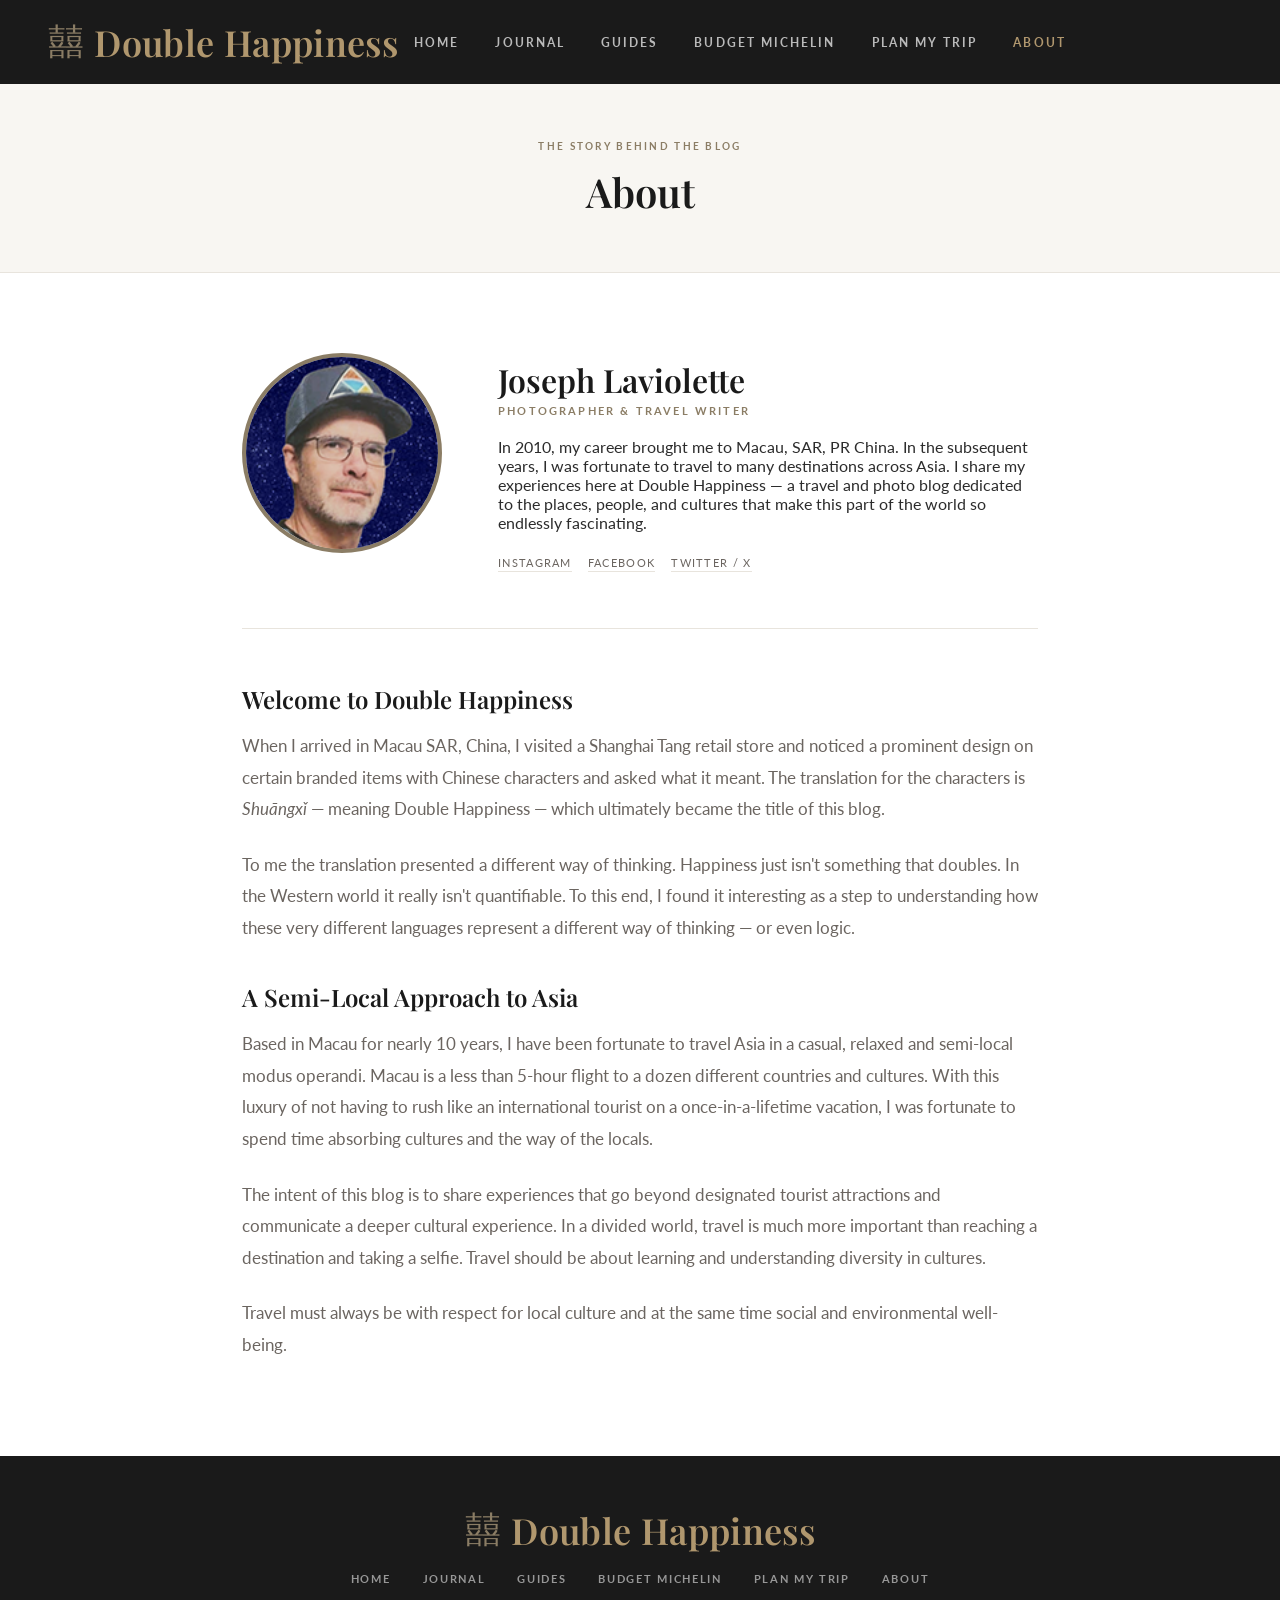
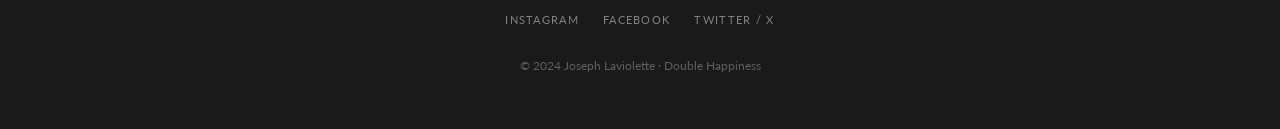
==== about.html @ 0dd3d12e "Transform site: navigation, journal, guides, Michelin finder, itinerary engine - Rename blog.html → " ====
<!DOCTYPE html>
<html lang="en">
<head>
  <meta charset="UTF-8">
  <meta name="viewport" content="width=device-width, initial-scale=1.0">
  <title>About – Double Happiness</title>
  <meta name="description" content="About Joseph Laviolette — photographer and writer behind Double Happiness, an Asia travel blog and photo gallery.">
  <link rel="canonical" href="https://doublehappiness.life/about.html">
  <link rel="preconnect" href="https://fonts.googleapis.com">
  <link rel="preconnect" href="https://fonts.gstatic.com" crossorigin>
  <link href="https://fonts.googleapis.com/css2?family=Playfair+Display:ital,wght@0,400;0,600;1,400&family=Lato:wght@300;400;700&display=swap" rel="stylesheet">
  <link rel="stylesheet" href="css/styles.css">
</head>
<body>

  <!-- Page Header -->
  <header class="page-header">
    <a href="index.html" class="logo">
      <span class="logo-char">囍</span>
      <span class="logo-text">
        <span class="logo-name">Double Happiness</span>
        <span class="logo-tagline">Asia Travel Blog & Gallery</span>
      </span>
    </a>

    <nav class="page-nav" aria-label="Primary navigation">
      <a href="index.html">Home</a>
      <a href="journal.html">Journal</a>
      <a href="guides.html">Guides</a>
      <a href="michelin.html">Budget Michelin</a>
      <a href="plan.html">Plan My Trip</a>
      <a href="about.html" class="active">About</a>
    </nav>

    <div></div>
  </header>

  <!-- Page Title Banner -->
  <div class="page-banner">
    <span class="section-label">The Story Behind the Blog</span>
    <h1>About</h1>
  </div>

  <!-- About Content -->
  <main>
    <div class="about-content">

      <!-- Author intro block -->
      <div class="about-intro">
        <div class="author-photo-wrap">
          <img
            class="author-photo"
            src="images/joe-crypt.png"
            alt="Joseph Laviolette"
          >
        </div>
        <div class="author-info">
          <h2 class="author-name">Joseph Laviolette</h2>
          <p class="author-role">Photographer &amp; Travel Writer</p>
          <p>In 2010, my career brought me to Macau, SAR, PR China. In the subsequent years, I was fortunate to travel to many destinations across Asia. I share my experiences here at Double Happiness — a travel and photo blog dedicated to the places, people, and cultures that make this part of the world so endlessly fascinating.</p>
          <div class="author-social">
            <a href="https://www.instagram.com/" target="_blank" rel="noopener">Instagram</a>
            <a href="https://www.facebook.com/" target="_blank" rel="noopener">Facebook</a>
            <a href="https://twitter.com/" target="_blank" rel="noopener">Twitter / X</a>
          </div>
        </div>
      </div>

      <!-- Full bio -->
      <div class="about-body">
        <h3>Welcome to Double Happiness</h3>
        <p>
          When I arrived in Macau SAR, China, I visited a Shanghai Tang retail store and noticed a prominent design on certain branded items with Chinese characters and asked what it meant. The translation for the characters is <em>Shuāngxǐ</em> — meaning Double Happiness — which ultimately became the title of this blog.
        </p>
        <p>
          To me the translation presented a different way of thinking. Happiness just isn't something that doubles. In the Western world it really isn't quantifiable. To this end, I found it interesting as a step to understanding how these very different languages represent a different way of thinking — or even logic.
        </p>

        <h3>A Semi-Local Approach to Asia</h3>
        <p>
          Based in Macau for nearly 10 years, I have been fortunate to travel Asia in a casual, relaxed and semi-local modus operandi. Macau is a less than 5-hour flight to a dozen different countries and cultures. With this luxury of not having to rush like an international tourist on a once-in-a-lifetime vacation, I was fortunate to spend time absorbing cultures and the way of the locals.
        </p>
        <p>
          The intent of this blog is to share experiences that go beyond designated tourist attractions and communicate a deeper cultural experience. In a divided world, travel is much more important than reaching a destination and taking a selfie. Travel should be about learning and understanding diversity in cultures.
        </p>
        <p>
          Travel must always be with respect for local culture and at the same time social and environmental well-being.
        </p>
      </div>

    </div>
  </main>

  <!-- Footer -->
  <footer>
    <a href="index.html" class="footer-logo logo">
      <span class="logo-char">囍</span>
      <span class="logo-text">
        <span class="logo-name">Double Happiness</span>
        <span class="logo-tagline">Asia Travel Blog & Gallery</span>
      </span>
    </a>

    <nav class="footer-nav" aria-label="Footer navigation">
      <a href="index.html">Home</a>
      <a href="journal.html">Journal</a>
      <a href="guides.html">Guides</a>
      <a href="michelin.html">Budget Michelin</a>
      <a href="plan.html">Plan My Trip</a>
      <a href="about.html">About</a>
    </nav>

    <div class="footer-social">
      <a href="https://www.instagram.com/" target="_blank" rel="noopener">Instagram</a>
      <a href="https://www.facebook.com/" target="_blank" rel="noopener">Facebook</a>
      <a href="https://twitter.com/" target="_blank" rel="noopener">Twitter / X</a>
    </div>

    <p class="footer-copy">&copy; 2024 Joseph Laviolette · Double Happiness</p>
  </footer>

</body>
</html>
---- css/styles.css ----
/* ===========================
   Double Happiness – styles.css
   =========================== */

*, *::before, *::after { box-sizing: border-box; margin: 0; padding: 0; }

html { font-size: 16px; scroll-behavior: smooth; }

body {
  font-family: 'Lato', sans-serif;
  color: #2c2c2c;
  background: #fff;
  -webkit-font-smoothing: antialiased;
}

:root {
  --gold: #8b7d65;
  --gold-light: #b0976e;
  --dark: #1a1a1a;
  --text: #2c2c2c;
  --text-light: #6b6560;
  --bg-light: #f8f6f2;
  --border: #e8e4dd;
  --white: #fff;
}

img { display: block; max-width: 100%; }
a { color: inherit; }

/* ── Typography ── */
h1, h2, h3, h4 { font-family: 'Playfair Display', serif; font-weight: 600; line-height: 1.2; }


/* ══════════════════════════════
   LOGO
══════════════════════════════ */
.logo {
  display: flex;
  align-items: center;
  gap: 0.65rem;
  text-decoration: none;
  flex-shrink: 0;
}

.logo-char {
  font-size: 2.25rem;
  color: var(--gold);
  line-height: 1;
  font-family: serif;
}

.logo-text {
  display: flex;
  flex-direction: column;
}

.logo-name {
  font-family: 'Playfair Display', serif;
  font-size: 2.25rem;
  font-weight: 600;
  color: #fff;
  letter-spacing: 0.01em;
  line-height: 1;
  white-space: nowrap;
}

.logo-tagline {
  display: none;
}


/* ══════════════════════════════
   HERO (HOME PAGE)
══════════════════════════════ */
.hero {
  position: relative;
  min-height: 88vh;
  background-image: url('../images/phnom-penh-9-of-10-scaled.jpg');
  background-size: cover;
  background-position: center 45%;
  display: flex;
  flex-direction: column;
}

.hero::before {
  content: '';
  position: absolute;
  inset: 0;
  background: linear-gradient(
    to bottom,
    rgba(0,0,0,0.58) 0%,
    rgba(0,0,0,0.12) 55%,
    rgba(0,0,0,0.5) 100%
  );
  pointer-events: none;
}

/* Header bar inside hero */
.hero-header {
  position: relative;
  z-index: 10;
  display: grid;
  grid-template-columns: 1fr auto 1fr;
  align-items: center;
  padding: 1.75rem 3rem;
  gap: 1rem;
}

.hero-nav {
  display: flex;
  gap: 2.25rem;
  justify-content: center;
}

.hero-nav a {
  color: rgba(255,255,255,0.88);
  text-decoration: none;
  font-size: 0.72rem;
  letter-spacing: 0.18em;
  text-transform: uppercase;
  font-weight: 700;
  transition: color 0.2s;
}

.hero-nav a:hover,
.hero-nav a.active { color: var(--gold-light); }

/* Bottom text block in hero */
.hero-body {
  position: relative;
  z-index: 10;
  flex: 1;
  display: flex;
  align-items: flex-start;
  justify-content: flex-end;
  padding: 3.5rem 3.5rem 0;
}

.hero-label {
  font-size: 0.68rem;
  letter-spacing: 0.22em;
  text-transform: uppercase;
  color: var(--gold-light);
  font-weight: 700;
  margin-bottom: 0.6rem;
}

.hero-title {
  font-family: 'Playfair Display', serif;
  font-size: clamp(2rem, 4.5vw, 3.25rem);
  color: #fff;
  line-height: 1.2;
  max-width: 540px;
  font-weight: 600;
  text-shadow: 0 2px 12px rgba(0,0,0,0.25);
}

.hero-desc {
  margin-top: 1rem;
  font-size: 1rem;
  color: rgba(255,255,255,0.8);
  line-height: 1.7;
  max-width: 480px;
}

/* Scroll cue */
.scroll-cue {
  position: absolute;
  bottom: 1.75rem;
  left: 50%;
  transform: translateX(-50%);
  z-index: 10;
  display: flex;
  flex-direction: column;
  align-items: center;
  gap: 0.4rem;
  color: rgba(255,255,255,0.5);
  font-size: 0.6rem;
  letter-spacing: 0.15em;
  text-transform: uppercase;
}

.scroll-cue::after {
  content: '';
  display: block;
  width: 1px;
  height: 36px;
  background: rgba(255,255,255,0.35);
}


/* ══════════════════════════════
   STICKY NAV (scrolled state)
══════════════════════════════ */
.sticky-nav {
  position: fixed;
  top: 0;
  left: 0;
  right: 0;
  z-index: 100;
  background: rgba(20,18,16,0.96);
  backdrop-filter: blur(8px);
  display: grid;
  grid-template-columns: 1fr auto 1fr;
  align-items: center;
  padding: 1rem 3rem;
  gap: 1rem;
  transform: translateY(-100%);
  transition: transform 0.3s ease;
}

.sticky-nav.visible { transform: translateY(0); }

.sticky-nav .logo-name { color: var(--gold-light); }
.sticky-nav .logo-tagline { color: rgba(255,255,255,0.45); }

.sticky-nav .hero-nav a { color: rgba(255,255,255,0.75); }
.sticky-nav .hero-nav a:hover { color: var(--gold-light); }


/* ══════════════════════════════
   INTRO SECTION
══════════════════════════════ */
.intro {
  background: var(--bg-light);
  padding: 6rem 3rem;
  text-align: center;
}

.intro-inner { max-width: 680px; margin: 0 auto; }

.section-label {
  display: block;
  font-size: 0.65rem;
  letter-spacing: 0.22em;
  text-transform: uppercase;
  color: var(--gold);
  font-weight: 700;
  margin-bottom: 1rem;
}

.intro h2 {
  font-size: 2rem;
  color: var(--dark);
  margin-bottom: 1.5rem;
}

.intro p {
  font-size: 1.05rem;
  line-height: 1.85;
  color: var(--text-light);
  margin-bottom: 1rem;
}

.intro p:last-child { margin-bottom: 0; }

.divider {
  width: 48px;
  height: 2px;
  background: var(--gold);
  margin: 2rem auto;
}


/* ══════════════════════════════
   BLOG GRID
══════════════════════════════ */
.blog-section {
  padding: 5rem 3rem;
  background: #fff;
}

.section-header {
  text-align: center;
  margin-bottom: 3rem;
}

.section-header h2 { font-size: 2rem; color: var(--dark); }

.posts-grid {
  display: grid;
  grid-template-columns: repeat(3, 1fr);
  gap: 2rem;
  max-width: 1200px;
  margin: 0 auto;
}

.post-card {
  border-radius: 3px;
  overflow: hidden;
  box-shadow: 0 2px 14px rgba(0,0,0,0.07);
  transition: transform 0.25s ease, box-shadow 0.25s ease;
  background: #fff;
  display: flex;
  flex-direction: column;
}

.post-card:hover {
  transform: translateY(-5px);
  box-shadow: 0 10px 28px rgba(0,0,0,0.12);
}

.post-card-img {
  position: relative;
  overflow: hidden;
  height: 210px;
}

.post-card-img img {
  width: 100%;
  height: 100%;
  object-fit: cover;
  transition: transform 0.4s ease;
}

.post-card:hover .post-card-img img { transform: scale(1.04); }

.post-tag {
  position: absolute;
  top: 0.85rem;
  left: 0.85rem;
  display: inline-block;
  font-size: 0.6rem;
  letter-spacing: 0.12em;
  text-transform: uppercase;
  font-weight: 700;
  color: #fff;
  background: var(--gold);
  padding: 0.25rem 0.6rem;
  border-radius: 2px;
}

.post-card-body {
  padding: 1.25rem 1.5rem 1.75rem;
  flex: 1;
  display: flex;
  flex-direction: column;
}

.post-meta {
  font-size: 0.7rem;
  color: var(--text-light);
  letter-spacing: 0.06em;
  margin-bottom: 0.6rem;
}

.post-card h3 {
  font-size: 1.1rem;
  line-height: 1.4;
  margin-bottom: 0.75rem;
  color: var(--dark);
}

.post-card h3 a {
  text-decoration: none;
  transition: color 0.2s;
}

.post-card h3 a:hover { color: var(--gold); }

.post-excerpt {
  font-size: 0.875rem;
  color: var(--text-light);
  line-height: 1.65;
  flex: 1;
  margin-bottom: 1.1rem;
}

.read-more {
  display: inline-flex;
  align-items: center;
  gap: 0.4rem;
  font-size: 0.7rem;
  letter-spacing: 0.12em;
  text-transform: uppercase;
  font-weight: 700;
  color: var(--gold);
  text-decoration: none;
  transition: gap 0.2s, color 0.2s;
}

.read-more::after { content: '→'; }
.read-more:hover { gap: 0.65rem; color: var(--gold-light); }

/* View all link */
.view-all-wrap { text-align: center; margin-top: 3rem; }

.btn-outline {
  display: inline-block;
  padding: 0.85rem 2.5rem;
  border: 1px solid var(--gold);
  color: var(--gold);
  font-size: 0.72rem;
  letter-spacing: 0.18em;
  text-transform: uppercase;
  font-weight: 700;
  text-decoration: none;
  border-radius: 2px;
  transition: background 0.2s, color 0.2s;
}

.btn-outline:hover {
  background: var(--gold);
  color: #fff;
}


/* ══════════════════════════════
   FOOTER
══════════════════════════════ */
footer {
  background: var(--dark);
  padding: 3.5rem 3rem;
  text-align: center;
}

.footer-logo {
  display: inline-flex;
  align-items: center;
  gap: 0.65rem;
  margin-bottom: 1.5rem;
  text-decoration: none;
}

.footer-logo .logo-name { color: var(--gold-light); }
.footer-logo .logo-tagline { color: rgba(255,255,255,0.45); }
.footer-logo .logo-char { color: var(--gold); }

.footer-nav {
  display: flex;
  gap: 2rem;
  justify-content: center;
  margin-bottom: 1.75rem;
}

.footer-nav a {
  color: rgba(255,255,255,0.55);
  text-decoration: none;
  font-size: 0.7rem;
  letter-spacing: 0.15em;
  text-transform: uppercase;
  font-weight: 700;
  transition: color 0.2s;
}

.footer-nav a:hover { color: var(--gold-light); }

.footer-social {
  display: flex;
  gap: 1.5rem;
  justify-content: center;
  margin-bottom: 2rem;
}

.footer-social a {
  color: rgba(255,255,255,0.45);
  text-decoration: none;
  font-size: 0.68rem;
  letter-spacing: 0.12em;
  text-transform: uppercase;
  transition: color 0.2s;
}

.footer-social a:hover { color: var(--gold-light); }

.footer-copy {
  font-size: 0.75rem;
  color: rgba(255,255,255,0.3);
}


/* ══════════════════════════════
   PAGE HEADER (non-hero pages)
══════════════════════════════ */
.page-header {
  background: var(--dark);
  display: grid;
  grid-template-columns: 1fr auto 1fr;
  align-items: center;
  padding: 1.5rem 3rem;
  gap: 1rem;
}

.page-header .logo-name { color: var(--gold-light); }
.page-header .logo-tagline { color: rgba(255,255,255,0.45); }

.page-nav {
  display: flex;
  gap: 2.25rem;
  justify-content: center;
}

.page-nav a {
  color: rgba(255,255,255,0.7);
  text-decoration: none;
  font-size: 0.72rem;
  letter-spacing: 0.18em;
  text-transform: uppercase;
  font-weight: 700;
  transition: color 0.2s;
}

.page-nav a:hover,
.page-nav a.active { color: var(--gold-light); }

/* Page title banner */
.page-banner {
  background: var(--bg-light);
  border-bottom: 1px solid var(--border);
  padding: 3.5rem 3rem 3rem;
  text-align: center;
}

.page-banner h1 {
  font-size: 2.5rem;
  color: var(--dark);
  margin-bottom: 0.5rem;
}

.page-banner p {
  color: var(--text-light);
  font-size: 0.95rem;
}


/* ══════════════════════════════
   ABOUT PAGE
══════════════════════════════ */
.about-content {
  max-width: 860px;
  margin: 0 auto;
  padding: 5rem 2rem 6rem;
}

.about-intro {
  display: flex;
  gap: 3.5rem;
  align-items: flex-start;
  margin-bottom: 3.5rem;
  padding-bottom: 3.5rem;
  border-bottom: 1px solid var(--border);
}

.author-photo-wrap { flex-shrink: 0; }

.author-photo {
  width: 200px;
  height: 200px;
  border-radius: 50%;
  object-fit: cover;
  border: 4px solid var(--gold);
}

.author-info { padding-top: 0.5rem; }

.author-name {
  font-size: 2rem;
  color: var(--dark);
  margin-bottom: 0.3rem;
}

.author-role {
  font-size: 0.68rem;
  letter-spacing: 0.2em;
  text-transform: uppercase;
  color: var(--gold);
  font-weight: 700;
  margin-bottom: 1.25rem;
}

.author-social {
  display: flex;
  gap: 1rem;
  margin-top: 1.5rem;
}

.author-social a {
  font-size: 0.68rem;
  letter-spacing: 0.12em;
  text-transform: uppercase;
  color: var(--text-light);
  text-decoration: none;
  border-bottom: 1px solid var(--border);
  padding-bottom: 2px;
  transition: color 0.2s, border-color 0.2s;
}

.author-social a:hover {
  color: var(--gold);
  border-color: var(--gold);
}

.about-body p {
  font-size: 1.05rem;
  line-height: 1.88;
  color: var(--text-light);
  margin-bottom: 1.5rem;
}

.about-body p:last-child { margin-bottom: 0; }

.about-body h3 {
  font-size: 1.5rem;
  color: var(--dark);
  margin: 2.5rem 0 1rem;
}


/* ══════════════════════════════
   BLOG LISTING PAGE
══════════════════════════════ */
.blog-listing {
  max-width: 1200px;
  margin: 0 auto;
  padding: 4rem 3rem 6rem;
}


/* ══════════════════════════════
   POST PAGE
══════════════════════════════ */

.post-cover {
  width: 100%;
  height: auto;
  display: block;
}

.post-header {
  max-width: 780px;
  margin: 3rem auto 0;
  padding: 0 2rem;
  text-align: center;
}

.post-category {
  display: inline-block;
  font-size: 0.65rem;
  letter-spacing: 0.2em;
  text-transform: uppercase;
  font-weight: 700;
  color: var(--gold);
  margin-bottom: 0.85rem;
}

.post-title {
  font-size: clamp(1.75rem, 4vw, 2.75rem);
  color: var(--dark);
  line-height: 1.2;
  margin-bottom: 0.85rem;
}

.post-date {
  font-size: 0.78rem;
  color: var(--text-light);
  letter-spacing: 0.06em;
}

.post-rule {
  width: 48px;
  height: 2px;
  background: var(--gold);
  margin: 2rem auto;
}

.post-body {
  max-width: 700px;
  margin: 0 auto;
  padding: 0 2rem 6rem;
}

.post-body p {
  font-size: 1.08rem;
  line-height: 1.9;
  color: var(--text-light);
  margin-bottom: 1.5rem;
}

.post-body p:last-child { margin-bottom: 0; }

/* Post navigation (prev/next) */
.post-nav {
  border-top: 1px solid var(--border);
  max-width: 780px;
  margin: 0 auto;
  padding: 2.5rem 2rem 5rem;
  display: grid;
  grid-template-columns: 1fr 1fr;
  gap: 2rem;
}

.post-nav-item { display: flex; flex-direction: column; gap: 0.4rem; }
.post-nav-item.next { text-align: right; }

.post-nav-label {
  font-size: 0.62rem;
  letter-spacing: 0.18em;
  text-transform: uppercase;
  color: var(--text-light);
  font-weight: 700;
}

.post-nav-title {
  font-family: 'Playfair Display', serif;
  font-size: 0.95rem;
  color: var(--dark);
  text-decoration: none;
  transition: color 0.2s;
  line-height: 1.35;
}

.post-nav-title:hover { color: var(--gold); }

.post-back {
  display: block;
  text-align: center;
  margin-bottom: 3rem;
}

.post-back a {
  font-size: 0.7rem;
  letter-spacing: 0.15em;
  text-transform: uppercase;
  font-weight: 700;
  color: var(--gold);
  text-decoration: none;
  transition: color 0.2s;
}

.post-back a:hover { color: var(--gold-light); }

/* ══════════════════════════════
   RESPONSIVE
══════════════════════════════ */
@media (max-width: 1024px) {
  .posts-grid { grid-template-columns: repeat(2, 1fr); }
}

@media (max-width: 768px) {
  .hero-header,
  .sticky-nav,
  .page-header { grid-template-columns: 1fr; gap: 0.75rem; padding-left: 1.5rem; padding-right: 1.5rem; }

  .hero-nav,
  .page-nav { justify-content: flex-start; }

  .hero-body { padding: 0 1.5rem 3.5rem; }

  .intro,
  .blog-section { padding-left: 1.5rem; padding-right: 1.5rem; }

  .about-intro { flex-direction: column; align-items: center; text-align: center; gap: 2rem; }
  .author-social { justify-content: center; }

  .blog-listing { padding-left: 1.5rem; padding-right: 1.5rem; }
}

@media (max-width: 600px) {
  .posts-grid { grid-template-columns: 1fr; }
  .hero { min-height: 75vh; }
  .hero-title { font-size: 1.75rem; }
  footer { padding-left: 1.5rem; padding-right: 1.5rem; }
  .footer-nav { flex-wrap: wrap; gap: 1rem; }
}


/* ══════════════════════════════
   TOOLS SECTION (homepage)
══════════════════════════════ */
.tools-section {
  background: var(--bg-light);
  padding: 5rem 3rem;
  border-top: 1px solid var(--border);
  border-bottom: 1px solid var(--border);
}

.tools-grid {
  display: grid;
  grid-template-columns: repeat(2, 1fr);
  gap: 2rem;
  max-width: 900px;
  margin: 3rem auto 0;
}

.tool-feature-card {
  background: var(--white);
  border: 1px solid var(--border);
  border-radius: 4px;
  padding: 2.5rem 2rem;
  text-align: center;
  transition: box-shadow 0.25s ease, transform 0.25s ease;
}

.tool-feature-card:hover {
  box-shadow: 0 8px 24px rgba(0,0,0,0.09);
  transform: translateY(-3px);
}

.tool-feature-icon {
  font-size: 2.5rem;
  margin-bottom: 1rem;
  display: block;
}

.tool-feature-card h3 {
  font-size: 1.3rem;
  color: var(--dark);
  margin-bottom: 0.85rem;
}

.tool-feature-card p {
  font-size: 0.9rem;
  color: var(--text-light);
  line-height: 1.7;
  margin-bottom: 1.75rem;
}


/* ══════════════════════════════
   GUIDES PAGE
══════════════════════════════ */
.guides-coming-soon {
  max-width: 640px;
  margin: 0 auto 4rem;
  text-align: center;
}

.guides-coming-soon h2 {
  font-size: 1.75rem;
  color: var(--dark);
  margin-bottom: 1.5rem;
}

.guides-coming-soon p {
  font-size: 1rem;
  color: var(--text-light);
  line-height: 1.8;
  margin-bottom: 1rem;
}

.guides-coming-soon a {
  color: var(--gold);
  text-decoration: underline;
  text-underline-offset: 3px;
}

.guides-placeholder-grid {
  opacity: 0.6;
}

.guide-card .post-card-body,
.guide-card-body {
  padding-top: 1.5rem;
}

.guide-tag-inline {
  display: inline-block;
  font-size: 0.6rem;
  letter-spacing: 0.12em;
  text-transform: uppercase;
  font-weight: 700;
  color: #fff;
  background: var(--gold);
  padding: 0.25rem 0.6rem;
  border-radius: 2px;
  margin-bottom: 0.6rem;
}


/* ══════════════════════════════
   TOOL PAGES (michelin + plan)
══════════════════════════════ */
.tool-page {
  max-width: 860px;
  margin: 0 auto;
  padding: 4rem 2rem 6rem;
}

.tool-intro {
  max-width: 660px;
  margin: 0 auto 3rem;
  text-align: center;
}

.tool-intro p {
  font-size: 1rem;
  line-height: 1.85;
  color: var(--text-light);
  margin-bottom: 1rem;
}

.tool-form-wrap {
  background: var(--bg-light);
  border: 1px solid var(--border);
  border-radius: 4px;
  padding: 2.5rem 2rem;
  margin-bottom: 3rem;
}

.tool-form { display: flex; flex-direction: column; gap: 1.5rem; }

.form-label {
  display: block;
  font-size: 0.68rem;
  letter-spacing: 0.15em;
  text-transform: uppercase;
  font-weight: 700;
  color: var(--dark);
  margin-bottom: 0.5rem;
}

.form-label-note {
  font-size: 0.62rem;
  letter-spacing: 0.08em;
  color: var(--text-light);
  text-transform: none;
  font-weight: 400;
}

.form-input,
.form-select {
  width: 100%;
  padding: 0.75rem 1rem;
  border: 1px solid var(--border);
  border-radius: 3px;
  font-family: 'Lato', sans-serif;
  font-size: 0.95rem;
  color: var(--text);
  background: var(--white);
  transition: border-color 0.2s;
  appearance: none;
}

.form-input:focus,
.form-select:focus {
  outline: none;
  border-color: var(--gold);
}

.form-row--main .form-input { font-size: 1.05rem; }

.form-row-group {
  display: grid;
  grid-template-columns: 1fr 1fr;
  gap: 1.25rem;
}

.tool-submit {
  display: inline-block;
  padding: 1rem 2.5rem;
  background: var(--gold);
  color: #fff;
  border: none;
  border-radius: 3px;
  font-family: 'Lato', sans-serif;
  font-size: 0.75rem;
  letter-spacing: 0.18em;
  text-transform: uppercase;
  font-weight: 700;
  cursor: pointer;
  transition: background 0.2s, transform 0.15s;
  align-self: flex-start;
}

.tool-submit:hover:not(:disabled) {
  background: var(--gold-light);
  transform: translateY(-1px);
}

.tool-submit:disabled { opacity: 0.55; cursor: not-allowed; }

/* Loading */
.tool-loading,
.tool-error {
  display: none;
  text-align: center;
  padding: 3rem 2rem;
}

.tool-loading.visible,
.tool-error.visible { display: block; }

.loading-spinner {
  width: 36px;
  height: 36px;
  border: 3px solid var(--border);
  border-top-color: var(--gold);
  border-radius: 50%;
  animation: spin 0.8s linear infinite;
  margin: 0 auto 1rem;
}

@keyframes spin { to { transform: rotate(360deg); } }

.tool-loading p { color: var(--text-light); font-size: 0.9rem; }
.tool-error p   { color: #b94040; font-size: 0.95rem; }

/* Results */
.tool-results,
.itinerary-output { display: none; }
.tool-results.visible,
.itinerary-output.visible { display: block; }

.results-header {
  text-align: center;
  margin-bottom: 2.5rem;
}

.results-header h2 { font-size: 1.75rem; color: var(--dark); }

.results-grid {
  display: grid;
  grid-template-columns: repeat(2, 1fr);
  gap: 1.5rem;
  margin-bottom: 3.5rem;
}

/* Michelin result cards */
.result-card {
  background: var(--white);
  border: 1px solid var(--border);
  border-radius: 4px;
  padding: 1.5rem;
  transition: box-shadow 0.2s;
}

.result-card:hover { box-shadow: 0 6px 18px rgba(0,0,0,0.08); }

.result-card-header {
  display: flex;
  align-items: flex-start;
  justify-content: space-between;
  gap: 0.75rem;
  margin-bottom: 0.6rem;
}

.result-name {
  font-size: 1.1rem;
  color: var(--dark);
  flex: 1;
}

.michelin-badge {
  display: inline-block;
  font-size: 0.58rem;
  letter-spacing: 0.1em;
  text-transform: uppercase;
  font-weight: 700;
  padding: 0.25rem 0.5rem;
  border-radius: 2px;
  white-space: nowrap;
  flex-shrink: 0;
}

.badge--star     { background: #b91c1c; color: #fff; }
.badge--bib      { background: var(--gold); color: #fff; }
.badge--selected { background: var(--bg-light); color: var(--gold); border: 1px solid var(--gold); }

.result-meta {
  display: flex;
  gap: 1rem;
  margin-bottom: 0.75rem;
}

.result-cuisine,
.result-price {
  font-size: 0.75rem;
  color: var(--text-light);
  letter-spacing: 0.05em;
}

.result-price { font-weight: 700; color: var(--gold); }

.result-desc {
  font-size: 0.88rem;
  color: var(--text-light);
  line-height: 1.65;
  margin-bottom: 0.6rem;
}

.result-tip {
  font-size: 0.82rem;
  color: var(--text);
  line-height: 1.6;
  background: var(--bg-light);
  padding: 0.6rem 0.85rem;
  border-radius: 3px;
  border-left: 2px solid var(--gold);
}

/* Affiliate strip */
.tool-affiliates {
  display: grid;
  grid-template-columns: repeat(3, 1fr);
  gap: 1.25rem;
  margin-top: 3.5rem;
  padding-top: 3rem;
  border-top: 1px solid var(--border);
}

.affiliate-card {
  text-align: center;
  padding: 1.5rem 1rem;
  background: var(--bg-light);
  border-radius: 4px;
}

.affiliate-label {
  font-size: 0.65rem;
  letter-spacing: 0.18em;
  text-transform: uppercase;
  font-weight: 700;
  color: var(--gold);
  margin-bottom: 0.5rem;
}

.affiliate-card p { font-size: 0.85rem; color: var(--text-light); margin-bottom: 1.25rem; line-height: 1.6; }

/* ── Plan form specifics ── */
.interest-grid {
  display: flex;
  flex-wrap: wrap;
  gap: 0.5rem;
}

.interest-btn {
  padding: 0.5rem 1.1rem;
  border: 1px solid var(--border);
  border-radius: 20px;
  background: var(--white);
  font-family: 'Lato', sans-serif;
  font-size: 0.75rem;
  letter-spacing: 0.08em;
  font-weight: 700;
  color: var(--text-light);
  cursor: pointer;
  transition: background 0.15s, color 0.15s, border-color 0.15s;
}

.interest-btn.active {
  background: var(--gold);
  border-color: var(--gold);
  color: #fff;
}

.interest-btn:hover:not(.active) {
  border-color: var(--gold);
  color: var(--gold);
}

.persona-grid {
  display: grid;
  grid-template-columns: repeat(5, 1fr);
  gap: 0.75rem;
}

.persona-card {
  display: flex;
  flex-direction: column;
  gap: 0.35rem;
  padding: 1rem 0.75rem;
  border: 1px solid var(--border);
  border-radius: 4px;
  cursor: pointer;
  transition: border-color 0.15s, box-shadow 0.15s;
  background: var(--white);
}

.persona-card input[type="radio"] { display: none; }

.persona-card.selected,
.persona-card:has(input:checked) {
  border-color: var(--gold);
  box-shadow: 0 0 0 1px var(--gold);
}

.persona-name {
  font-family: 'Playfair Display', serif;
  font-size: 0.9rem;
  font-weight: 600;
  color: var(--dark);
}

.persona-desc {
  font-size: 0.72rem;
  color: var(--text-light);
  line-height: 1.5;
}

/* ── Itinerary output ── */
.itinerary-header {
  text-align: center;
  margin-bottom: 3rem;
}

.itinerary-header h2 { font-size: 1.75rem; color: var(--dark); }

.itinerary-persona-tag {
  font-size: 0.7rem;
  letter-spacing: 0.15em;
  text-transform: uppercase;
  color: var(--gold);
  margin-top: 0.5rem;
  font-weight: 700;
}

.day-block {
  border-left: 2px solid var(--gold);
  padding: 1.5rem 0 1.5rem 1.75rem;
  margin-bottom: 2rem;
}

.day-block--teaser { margin-bottom: 0; }

.day-title {
  font-size: 1.3rem;
  color: var(--dark);
  margin-bottom: 1rem;
}

.day-segment { margin-bottom: 0.75rem; font-size: 0.95rem; line-height: 1.75; color: var(--text); }

.day-block p { font-size: 0.95rem; line-height: 1.75; color: var(--text-light); margin-bottom: 0.75rem; }

/* ── Email gate ── */
.email-gate { display: none; }
.email-gate.visible { display: block; }

.email-gate-inner {
  background: var(--bg-light);
  border: 1px solid var(--border);
  border-radius: 4px;
  padding: 2.5rem 2rem;
  text-align: center;
  margin: 2.5rem 0;
}

.email-gate-inner h3 {
  font-size: 1.35rem;
  color: var(--dark);
  margin-bottom: 0.75rem;
}

.email-gate-inner p {
  color: var(--text-light);
  font-size: 0.95rem;
  margin-bottom: 1.5rem;
}

.email-gate-form {
  display: flex;
  gap: 0.75rem;
  max-width: 460px;
  margin: 0 auto 1rem;
}

.email-gate-note { font-size: 0.75rem; color: var(--text-light); margin: 0; }

#itinFull { display: none; }
#itinFull.visible { display: block; }
#itinAffiliates { display: none; }
#itinAffiliates.visible { display: block; }


/* ══════════════════════════════
   RESPONSIVE – new components
══════════════════════════════ */
@media (max-width: 1024px) {
  .persona-grid { grid-template-columns: repeat(3, 1fr); }
}

@media (max-width: 768px) {
  .tools-grid          { grid-template-columns: 1fr; }
  .results-grid        { grid-template-columns: 1fr; }
  .tool-affiliates     { grid-template-columns: 1fr; }
  .form-row-group      { grid-template-columns: 1fr; }
  .persona-grid        { grid-template-columns: repeat(2, 1fr); }
  .email-gate-form     { flex-direction: column; }
  .tools-section       { padding-left: 1.5rem; padding-right: 1.5rem; }
  .tool-page           { padding-left: 1.5rem; padding-right: 1.5rem; }
}

@media (max-width: 600px) {
  .persona-grid { grid-template-columns: 1fr 1fr; }
}
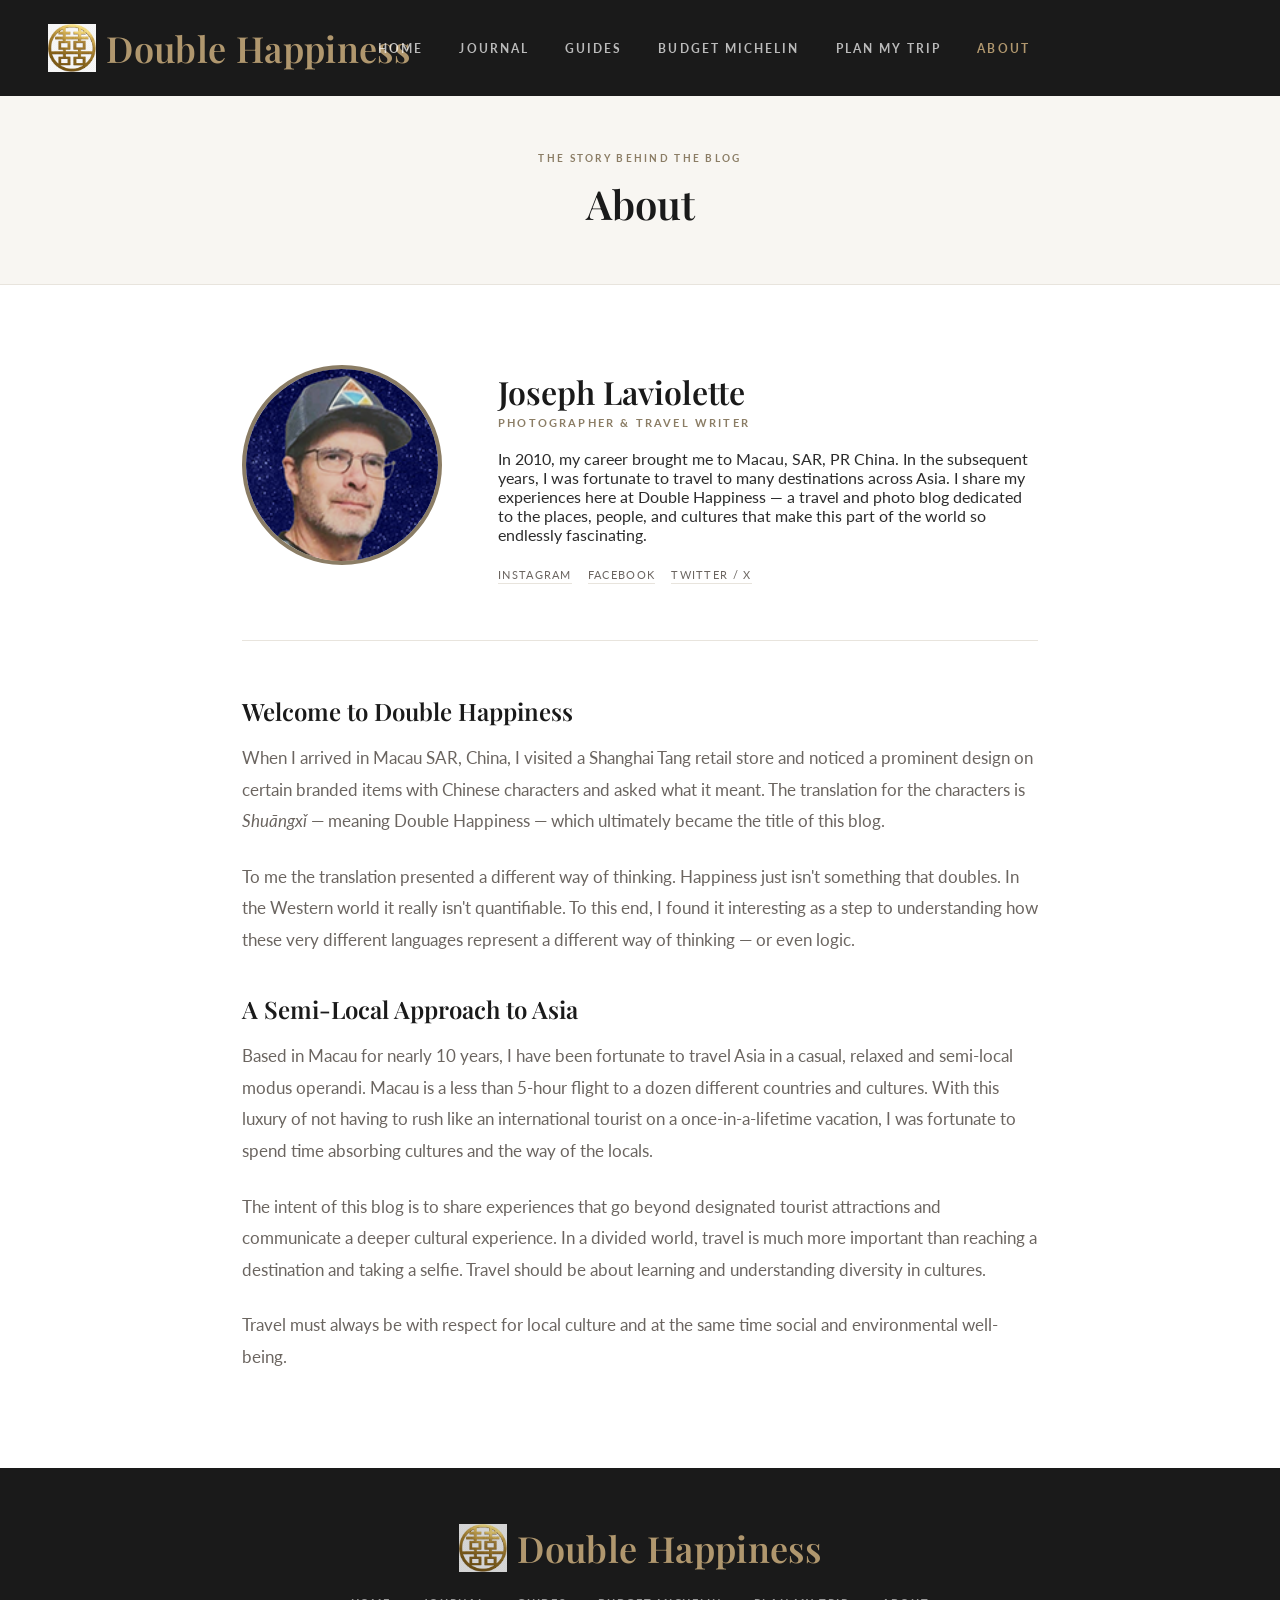
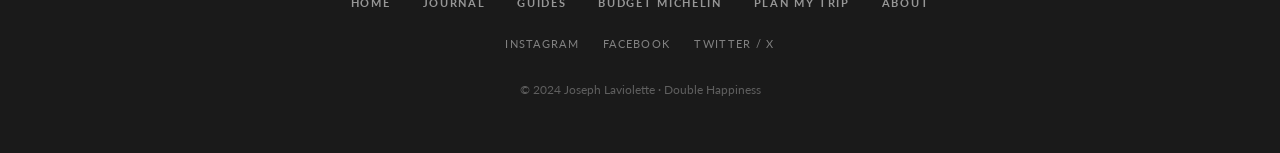
==== commit 2f8fdc08: "Replace 囍 text logo with DH Logo.png image Swaps the Unicode character logo-char for the circular go" ====
--- a/about.html
+++ b/about.html
@@ -16,7 +16,7 @@
   <!-- Page Header -->
   <header class="page-header">
     <a href="index.html" class="logo">
-      <span class="logo-char">囍</span>
+      <img src="images/dh-logo.png" alt="Double Happiness logo" class="logo-img">
       <span class="logo-text">
         <span class="logo-name">Double Happiness</span>
         <span class="logo-tagline">Asia Travel Blog & Gallery</span>
@@ -94,7 +94,7 @@
   <!-- Footer -->
   <footer>
     <a href="index.html" class="footer-logo logo">
-      <span class="logo-char">囍</span>
+      <img src="images/dh-logo.png" alt="Double Happiness logo" class="logo-img">
       <span class="logo-text">
         <span class="logo-name">Double Happiness</span>
         <span class="logo-tagline">Asia Travel Blog & Gallery</span>
--- a/css/styles.css
+++ b/css/styles.css
@@ -42,11 +42,12 @@
   flex-shrink: 0;
 }
 
-.logo-char {
-  font-size: 2.25rem;
-  color: var(--gold);
-  line-height: 1;
-  font-family: serif;
+.logo-img {
+  width: 48px;
+  height: 48px;
+  object-fit: contain;
+  display: block;
+  flex-shrink: 0;
 }
 
 .logo-text {
@@ -424,7 +425,7 @@
 
 .footer-logo .logo-name { color: var(--gold-light); }
 .footer-logo .logo-tagline { color: rgba(255,255,255,0.45); }
-.footer-logo .logo-char { color: var(--gold); }
+.footer-logo .logo-img { opacity: 0.85; }
 
 .footer-nav {
   display: flex;
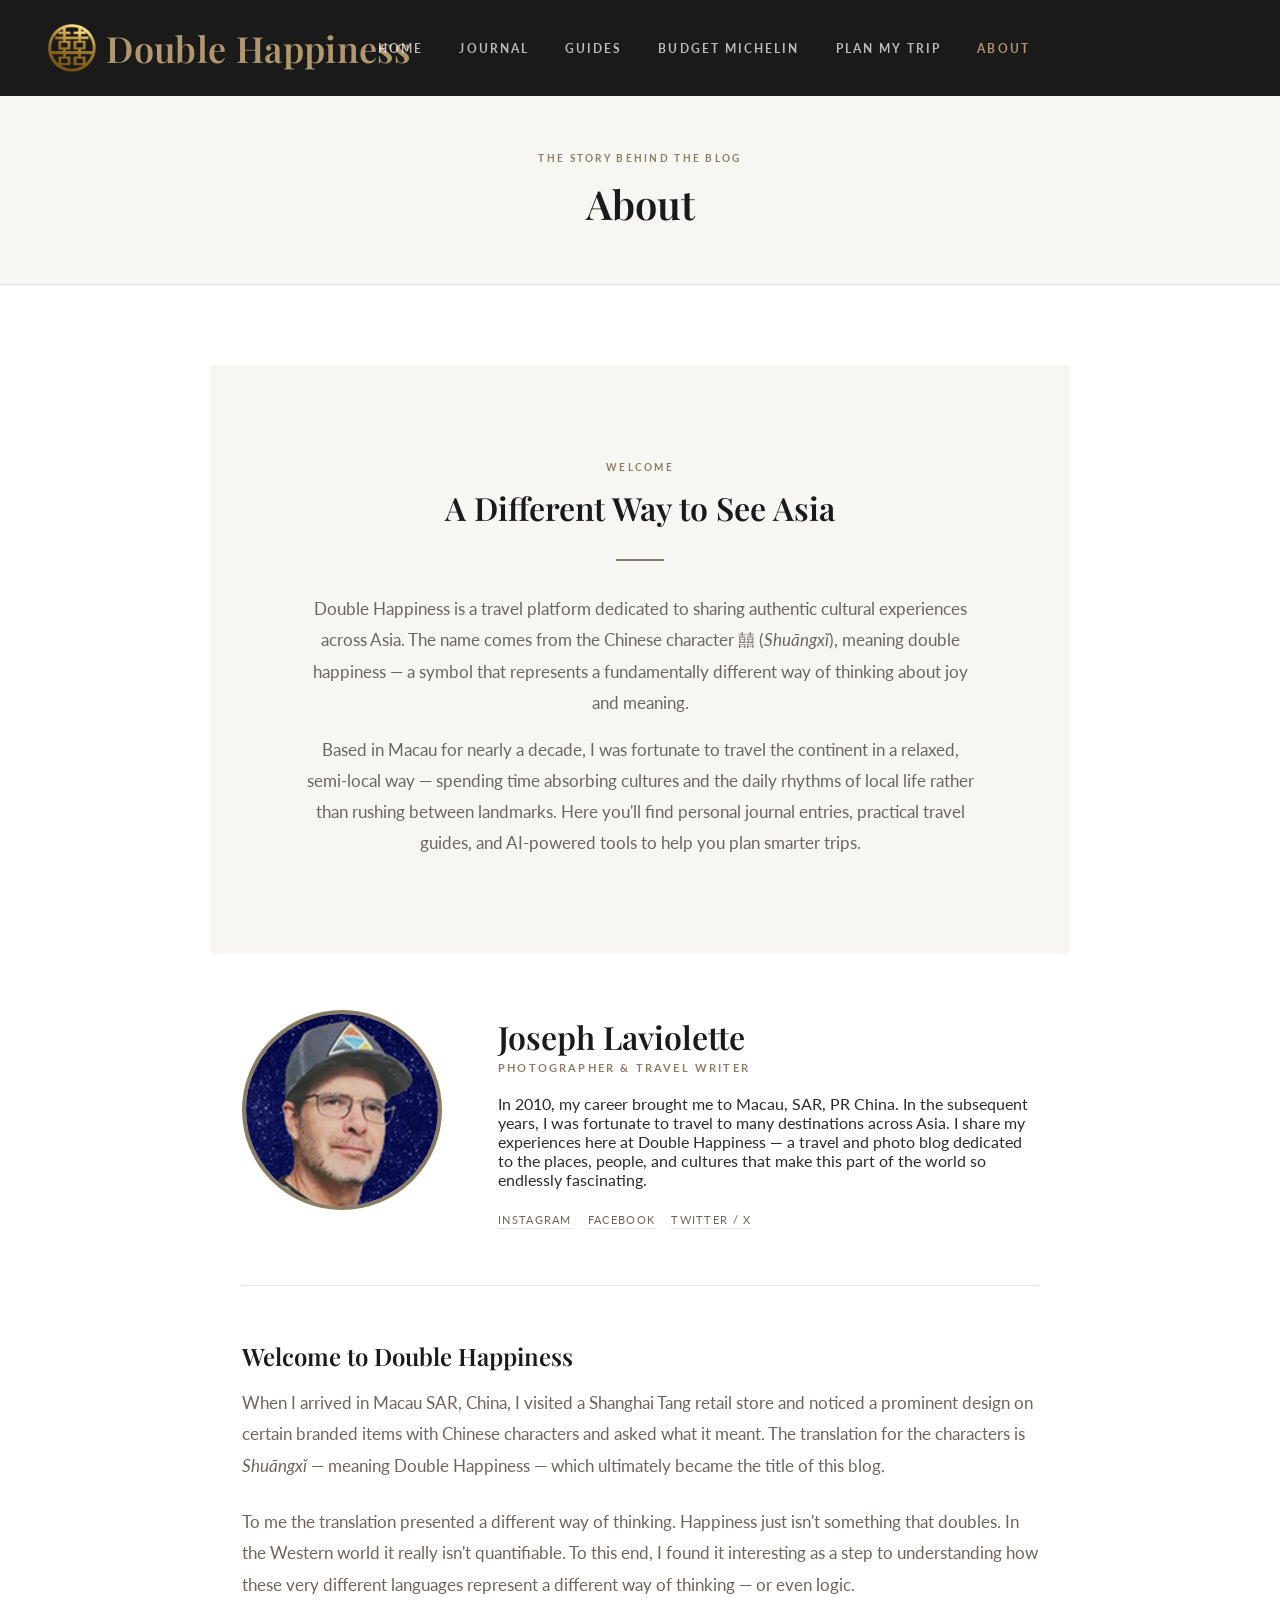
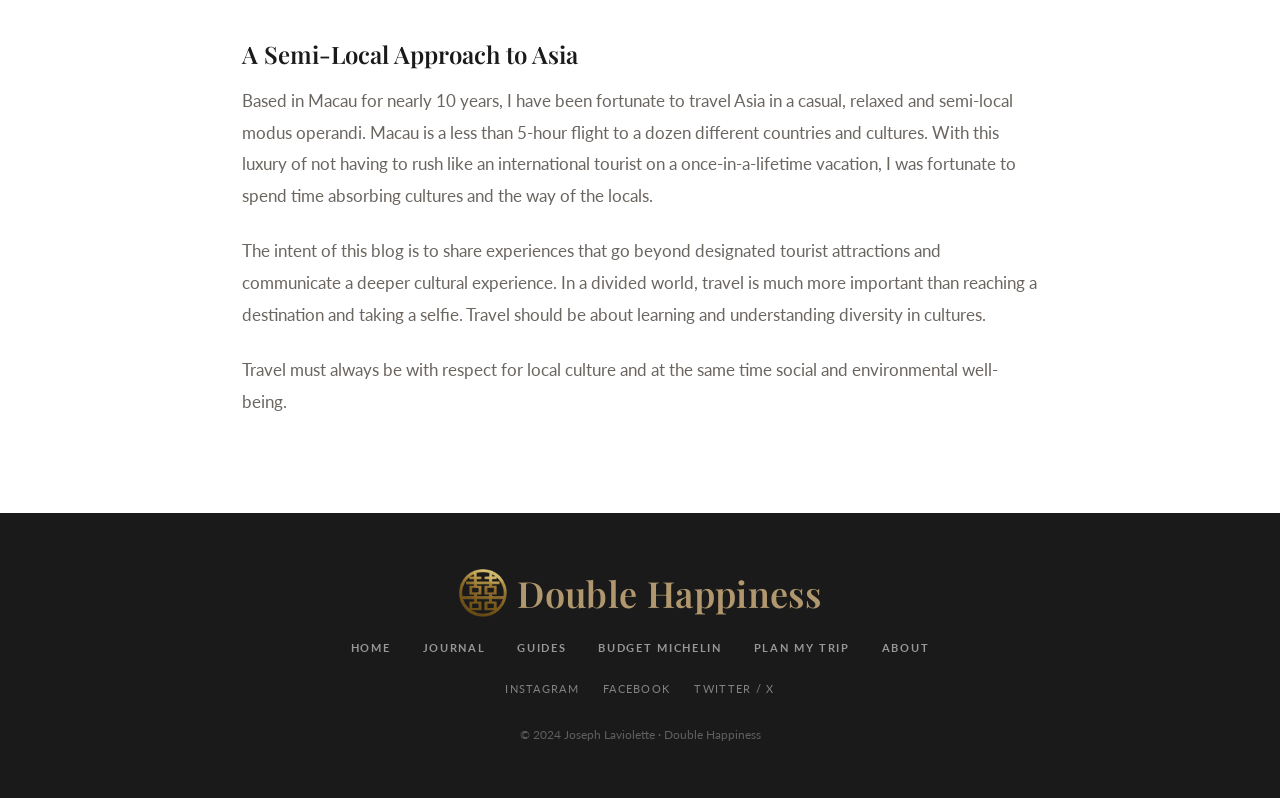
==== commit 3663b674: "Move 'A Different Way to See Asia' from homepage to About page Section removed from index.html and p" ====
--- a/about.html
+++ b/about.html
@@ -44,6 +44,21 @@
   <!-- About Content -->
   <main>
     <div class="about-content">
+
+      <!-- A Different Way to See Asia -->
+      <section class="intro about-intro-banner">
+        <div class="intro-inner">
+          <span class="section-label">Welcome</span>
+          <h2>A Different Way to See Asia</h2>
+          <div class="divider"></div>
+          <p>
+            Double Happiness is a travel platform dedicated to sharing authentic cultural experiences across Asia. The name comes from the Chinese character 囍 (<em>Shuāngxǐ</em>), meaning double happiness — a symbol that represents a fundamentally different way of thinking about joy and meaning.
+          </p>
+          <p>
+            Based in Macau for nearly a decade, I was fortunate to travel the continent in a relaxed, semi-local way — spending time absorbing cultures and the daily rhythms of local life rather than rushing between landmarks. Here you'll find personal journal entries, practical travel guides, and AI-powered tools to help you plan smarter trips.
+          </p>
+        </div>
+      </section>
 
       <!-- Author intro block -->
       <div class="about-intro">
--- a/css/styles.css
+++ b/css/styles.css
@@ -533,6 +533,11 @@
   padding: 5rem 2rem 6rem;
 }
 
+.about-intro-banner {
+  margin: 0 -2rem 3.5rem;
+  border-radius: 4px;
+}
+
 .about-intro {
   display: flex;
   gap: 3.5rem;
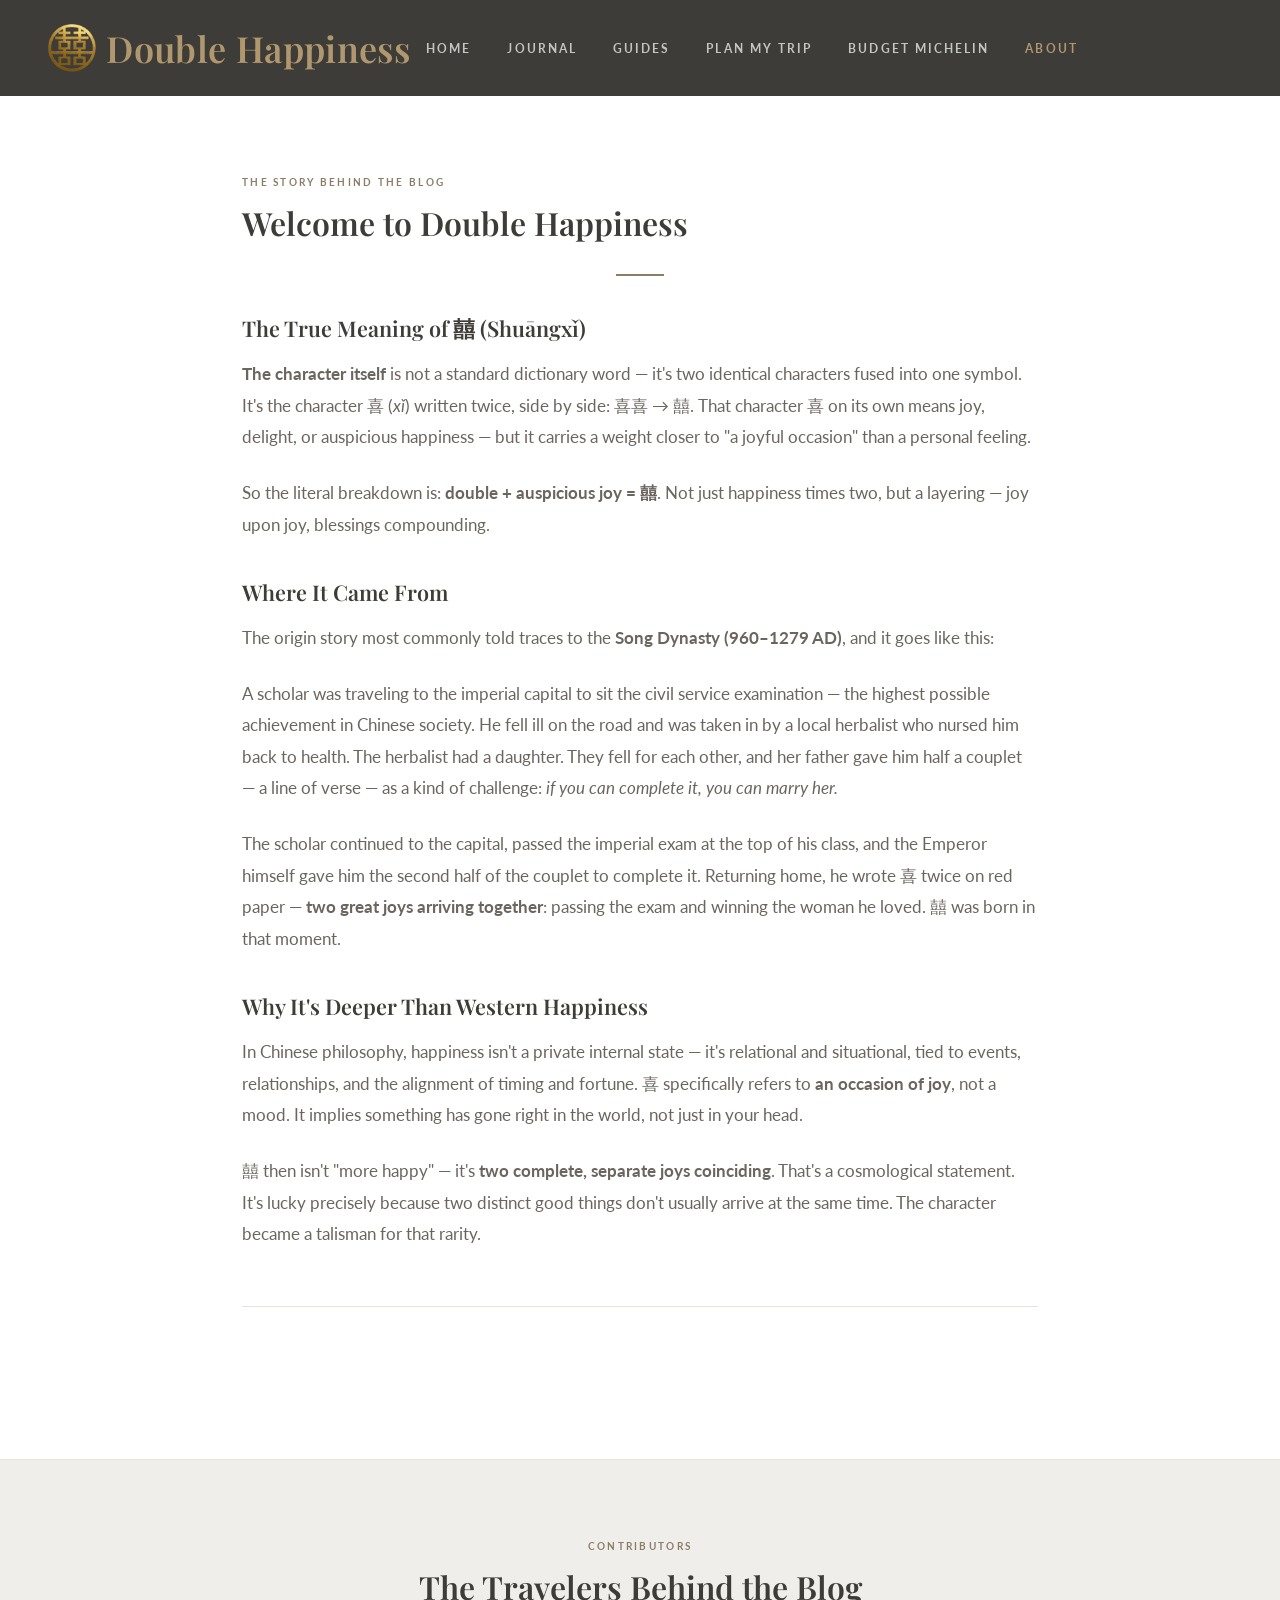
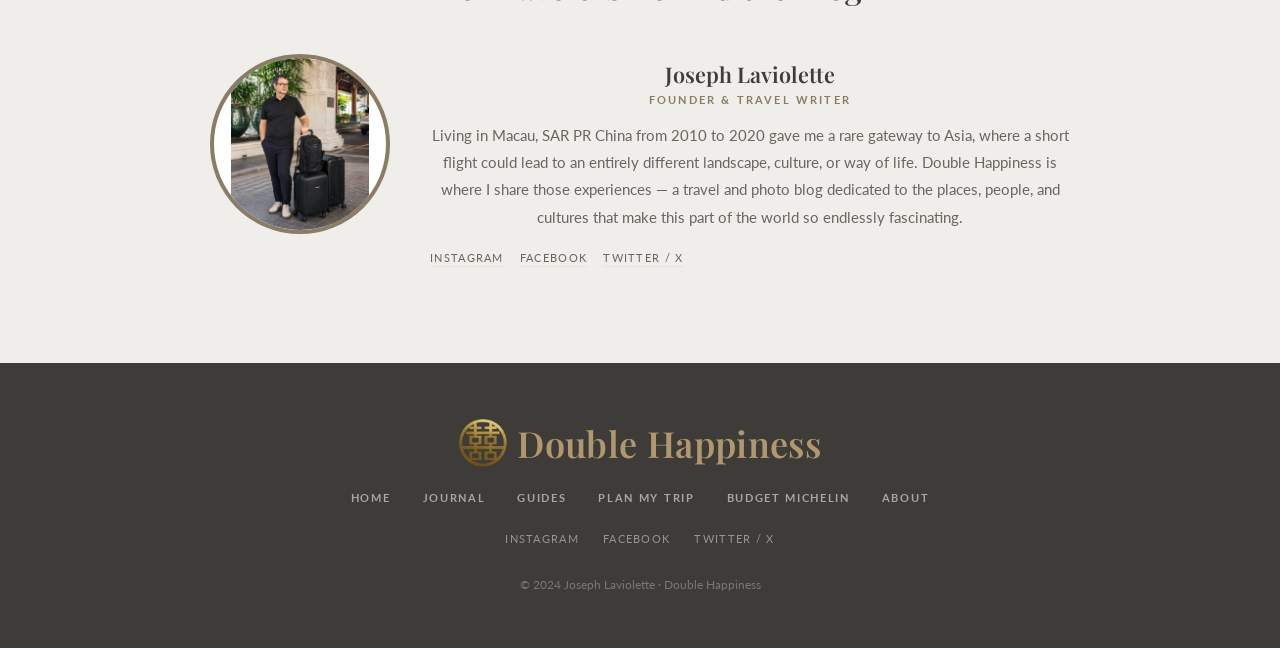
==== commit a57b74ea: "Batch updates: nav, colors, about page, contributors, logo - Swap nav order: Plan My Trip before Bud" ====
--- a/about.html
+++ b/about.html
@@ -27,84 +27,65 @@
       <a href="index.html">Home</a>
       <a href="journal.html">Journal</a>
       <a href="guides.html">Guides</a>
+      <a href="plan.html">Plan My Trip</a>
       <a href="michelin.html">Budget Michelin</a>
-      <a href="plan.html">Plan My Trip</a>
       <a href="about.html" class="active">About</a>
     </nav>
 
     <div></div>
   </header>
 
-  <!-- Page Title Banner -->
-  <div class="page-banner">
-    <span class="section-label">The Story Behind the Blog</span>
-    <h1>About</h1>
-  </div>
-
   <!-- About Content -->
   <main>
     <div class="about-content">
 
-      <!-- A Different Way to See Asia -->
-      <section class="intro about-intro-banner">
-        <div class="intro-inner">
-          <span class="section-label">Welcome</span>
-          <h2>A Different Way to See Asia</h2>
-          <div class="divider"></div>
-          <p>
-            Double Happiness is a travel platform dedicated to sharing authentic cultural experiences across Asia. The name comes from the Chinese character 囍 (<em>Shuāngxǐ</em>), meaning double happiness — a symbol that represents a fundamentally different way of thinking about joy and meaning.
-          </p>
-          <p>
-            Based in Macau for nearly a decade, I was fortunate to travel the continent in a relaxed, semi-local way — spending time absorbing cultures and the daily rhythms of local life rather than rushing between landmarks. Here you'll find personal journal entries, practical travel guides, and AI-powered tools to help you plan smarter trips.
-          </p>
-        </div>
-      </section>
+      <!-- Story Behind the Blog -->
+      <div class="about-story">
+        <span class="section-label">The Story Behind the Blog</span>
+        <h2>Welcome to Double Happiness</h2>
+        <div class="divider"></div>
 
-      <!-- Author intro block -->
-      <div class="about-intro">
-        <div class="author-photo-wrap">
-          <img
-            class="author-photo"
-            src="images/joe-crypt.png"
-            alt="Joseph Laviolette"
-          >
-        </div>
-        <div class="author-info">
-          <h2 class="author-name">Joseph Laviolette</h2>
-          <p class="author-role">Photographer &amp; Travel Writer</p>
-          <p>In 2010, my career brought me to Macau, SAR, PR China. In the subsequent years, I was fortunate to travel to many destinations across Asia. I share my experiences here at Double Happiness — a travel and photo blog dedicated to the places, people, and cultures that make this part of the world so endlessly fascinating.</p>
-          <div class="author-social">
-            <a href="https://www.instagram.com/" target="_blank" rel="noopener">Instagram</a>
-            <a href="https://www.facebook.com/" target="_blank" rel="noopener">Facebook</a>
-            <a href="https://twitter.com/" target="_blank" rel="noopener">Twitter / X</a>
-          </div>
-        </div>
-      </div>
+        <h3>The True Meaning of 囍 (Shuāngxǐ)</h3>
+        <p><strong>The character itself</strong> is not a standard dictionary word — it's two identical characters fused into one symbol. It's the character 喜 (<em>xǐ</em>) written twice, side by side: 喜喜 → 囍. That character 喜 on its own means joy, delight, or auspicious happiness — but it carries a weight closer to "a joyful occasion" than a personal feeling.</p>
+        <p>So the literal breakdown is: <strong>double + auspicious joy = 囍</strong>. Not just happiness times two, but a layering — joy upon joy, blessings compounding.</p>
 
-      <!-- Full bio -->
-      <div class="about-body">
-        <h3>Welcome to Double Happiness</h3>
-        <p>
-          When I arrived in Macau SAR, China, I visited a Shanghai Tang retail store and noticed a prominent design on certain branded items with Chinese characters and asked what it meant. The translation for the characters is <em>Shuāngxǐ</em> — meaning Double Happiness — which ultimately became the title of this blog.
-        </p>
-        <p>
-          To me the translation presented a different way of thinking. Happiness just isn't something that doubles. In the Western world it really isn't quantifiable. To this end, I found it interesting as a step to understanding how these very different languages represent a different way of thinking — or even logic.
-        </p>
+        <h3>Where It Came From</h3>
+        <p>The origin story most commonly told traces to the <strong>Song Dynasty (960–1279 AD)</strong>, and it goes like this:</p>
+        <p>A scholar was traveling to the imperial capital to sit the civil service examination — the highest possible achievement in Chinese society. He fell ill on the road and was taken in by a local herbalist who nursed him back to health. The herbalist had a daughter. They fell for each other, and her father gave him half a couplet — a line of verse — as a kind of challenge: <em>if you can complete it, you can marry her.</em></p>
+        <p>The scholar continued to the capital, passed the imperial exam at the top of his class, and the Emperor himself gave him the second half of the couplet to complete it. Returning home, he wrote 喜 twice on red paper — <strong>two great joys arriving together</strong>: passing the exam and winning the woman he loved. 囍 was born in that moment.</p>
 
-        <h3>A Semi-Local Approach to Asia</h3>
-        <p>
-          Based in Macau for nearly 10 years, I have been fortunate to travel Asia in a casual, relaxed and semi-local modus operandi. Macau is a less than 5-hour flight to a dozen different countries and cultures. With this luxury of not having to rush like an international tourist on a once-in-a-lifetime vacation, I was fortunate to spend time absorbing cultures and the way of the locals.
-        </p>
-        <p>
-          The intent of this blog is to share experiences that go beyond designated tourist attractions and communicate a deeper cultural experience. In a divided world, travel is much more important than reaching a destination and taking a selfie. Travel should be about learning and understanding diversity in cultures.
-        </p>
-        <p>
-          Travel must always be with respect for local culture and at the same time social and environmental well-being.
-        </p>
+        <h3>Why It's Deeper Than Western Happiness</h3>
+        <p>In Chinese philosophy, happiness isn't a private internal state — it's relational and situational, tied to events, relationships, and the alignment of timing and fortune. 喜 specifically refers to <strong>an occasion of joy</strong>, not a mood. It implies something has gone right in the world, not just in your head.</p>
+        <p>囍 then isn't "more happy" — it's <strong>two complete, separate joys coinciding</strong>. That's a cosmological statement. It's lucky precisely because two distinct good things don't usually arrive at the same time. The character became a talisman for that rarity.</p>
       </div>
 
     </div>
   </main>
+
+  <!-- Contributors -->
+  <section class="contributors-section">
+    <div class="contributors-inner">
+      <span class="section-label">Contributors</span>
+      <h2>The Travelers Behind the Blog</h2>
+      <div class="contributors-grid">
+
+        <div class="contributor-card">
+          <img class="contributor-photo" src="images/joe-travel.png" alt="Joseph Laviolette" loading="lazy">
+          <div class="contributor-info">
+            <h3 class="contributor-name">Joseph Laviolette</h3>
+            <p class="contributor-role">Founder &amp; Travel Writer</p>
+            <p class="contributor-bio">Living in Macau, SAR PR China from 2010 to 2020 gave me a rare gateway to Asia, where a short flight could lead to an entirely different landscape, culture, or way of life. Double Happiness is where I share those experiences — a travel and photo blog dedicated to the places, people, and cultures that make this part of the world so endlessly fascinating.</p>
+            <div class="contributor-social">
+              <a href="https://www.instagram.com/" target="_blank" rel="noopener">Instagram</a>
+              <a href="https://www.facebook.com/" target="_blank" rel="noopener">Facebook</a>
+              <a href="https://twitter.com/" target="_blank" rel="noopener">Twitter / X</a>
+            </div>
+          </div>
+        </div>
+
+      </div>
+    </div>
+  </section>
 
   <!-- Footer -->
   <footer>
@@ -120,8 +101,8 @@
       <a href="index.html">Home</a>
       <a href="journal.html">Journal</a>
       <a href="guides.html">Guides</a>
+      <a href="plan.html">Plan My Trip</a>
       <a href="michelin.html">Budget Michelin</a>
-      <a href="plan.html">Plan My Trip</a>
       <a href="about.html">About</a>
     </nav>
 
--- a/css/styles.css
+++ b/css/styles.css
@@ -16,10 +16,10 @@
 :root {
   --gold: #8b7d65;
   --gold-light: #b0976e;
-  --dark: #1a1a1a;
+  --dark: #3D3C38;
   --text: #2c2c2c;
   --text-light: #6b6560;
-  --bg-light: #f8f6f2;
+  --bg-light: #EFEEEB;
   --border: #e8e4dd;
   --white: #fff;
 }
@@ -45,8 +45,9 @@
 .logo-img {
   width: 48px;
   height: 48px;
+  max-width: 48px;
   object-fit: contain;
-  display: block;
+  display: block !important;
   flex-shrink: 0;
 }
 
@@ -405,6 +406,20 @@
   color: #fff;
 }
 
+/* Tool feature cards on homepage — solid fill matching .tool-submit style */
+.tool-feature-card .btn-outline {
+  background: var(--gold);
+  color: #fff;
+  border-color: var(--gold);
+  transition: background 0.2s, transform 0.15s;
+}
+
+.tool-feature-card .btn-outline:hover {
+  background: var(--gold-light);
+  color: #fff;
+  transform: translateY(-1px);
+}
+
 
 /* ══════════════════════════════
    FOOTER
@@ -533,6 +548,33 @@
   padding: 5rem 2rem 6rem;
 }
 
+.about-story {
+  margin-bottom: 3.5rem;
+  padding-bottom: 3.5rem;
+  border-bottom: 1px solid var(--border);
+}
+
+.about-story h2 {
+  font-size: 2rem;
+  color: var(--dark);
+  margin-bottom: 1.5rem;
+}
+
+.about-story h3 {
+  font-size: 1.35rem;
+  color: var(--dark);
+  margin: 2.5rem 0 1rem;
+}
+
+.about-story p {
+  font-size: 1.05rem;
+  line-height: 1.88;
+  color: var(--text-light);
+  margin-bottom: 1.5rem;
+}
+
+.about-story p:last-child { margin-bottom: 0; }
+
 .about-intro-banner {
   margin: 0 -2rem 3.5rem;
   border-radius: 4px;
@@ -553,7 +595,9 @@
   width: 200px;
   height: 200px;
   border-radius: 50%;
-  object-fit: cover;
+  object-fit: contain;
+  object-position: center top;
+  background: var(--bg-light);
   border: 4px solid var(--gold);
 }
 
@@ -609,6 +653,107 @@
   font-size: 1.5rem;
   color: var(--dark);
   margin: 2.5rem 0 1rem;
+}
+
+
+/* ══════════════════════════════
+   CONTRIBUTORS SECTION
+══════════════════════════════ */
+.contributors-section {
+  background: var(--bg-light);
+  border-top: 1px solid var(--border);
+  padding: 5rem 3rem 6rem;
+}
+
+.contributors-inner {
+  max-width: 860px;
+  margin: 0 auto;
+  text-align: center;
+}
+
+.contributors-inner h2 {
+  font-size: 2rem;
+  color: var(--dark);
+  margin-bottom: 3rem;
+}
+
+.contributors-grid {
+  display: flex;
+  flex-direction: column;
+  gap: 2.5rem;
+}
+
+.contributor-card {
+  display: flex;
+  align-items: flex-start;
+  gap: 2.5rem;
+}
+
+.contributor-photo {
+  width: 180px;
+  height: 180px;
+  border-radius: 50%;
+  border: 4px solid var(--gold);
+  flex-shrink: 0;
+}
+
+img.contributor-photo {
+  object-fit: contain;
+  object-position: center top;
+  background: var(--white);
+}
+
+.contributor-info {
+  padding-top: 0.5rem;
+}
+
+.contributor-name {
+  font-family: 'Playfair Display', serif;
+  font-size: 1.35rem;
+  color: var(--dark);
+  margin-bottom: 0.3rem;
+}
+
+.contributor-role {
+  font-size: 0.68rem;
+  letter-spacing: 0.2em;
+  text-transform: uppercase;
+  color: var(--gold);
+  font-weight: 700;
+  margin-bottom: 1rem;
+}
+
+.contributor-bio {
+  font-size: 0.95rem;
+  line-height: 1.8;
+  color: var(--text-light);
+  margin-bottom: 1.25rem;
+}
+
+.contributor-social {
+  display: flex;
+  gap: 1rem;
+}
+
+.contributor-social a {
+  font-size: 0.68rem;
+  letter-spacing: 0.12em;
+  text-transform: uppercase;
+  color: var(--text-light);
+  text-decoration: none;
+  border-bottom: 1px solid var(--border);
+  padding-bottom: 2px;
+  transition: color 0.2s, border-color 0.2s;
+}
+
+.contributor-social a:hover {
+  color: var(--gold);
+  border-color: var(--gold);
+}
+
+@media (max-width: 600px) {
+  .contributor-card { flex-direction: column; align-items: center; text-align: center; }
+  .contributor-social { justify-content: center; }
 }
 
 
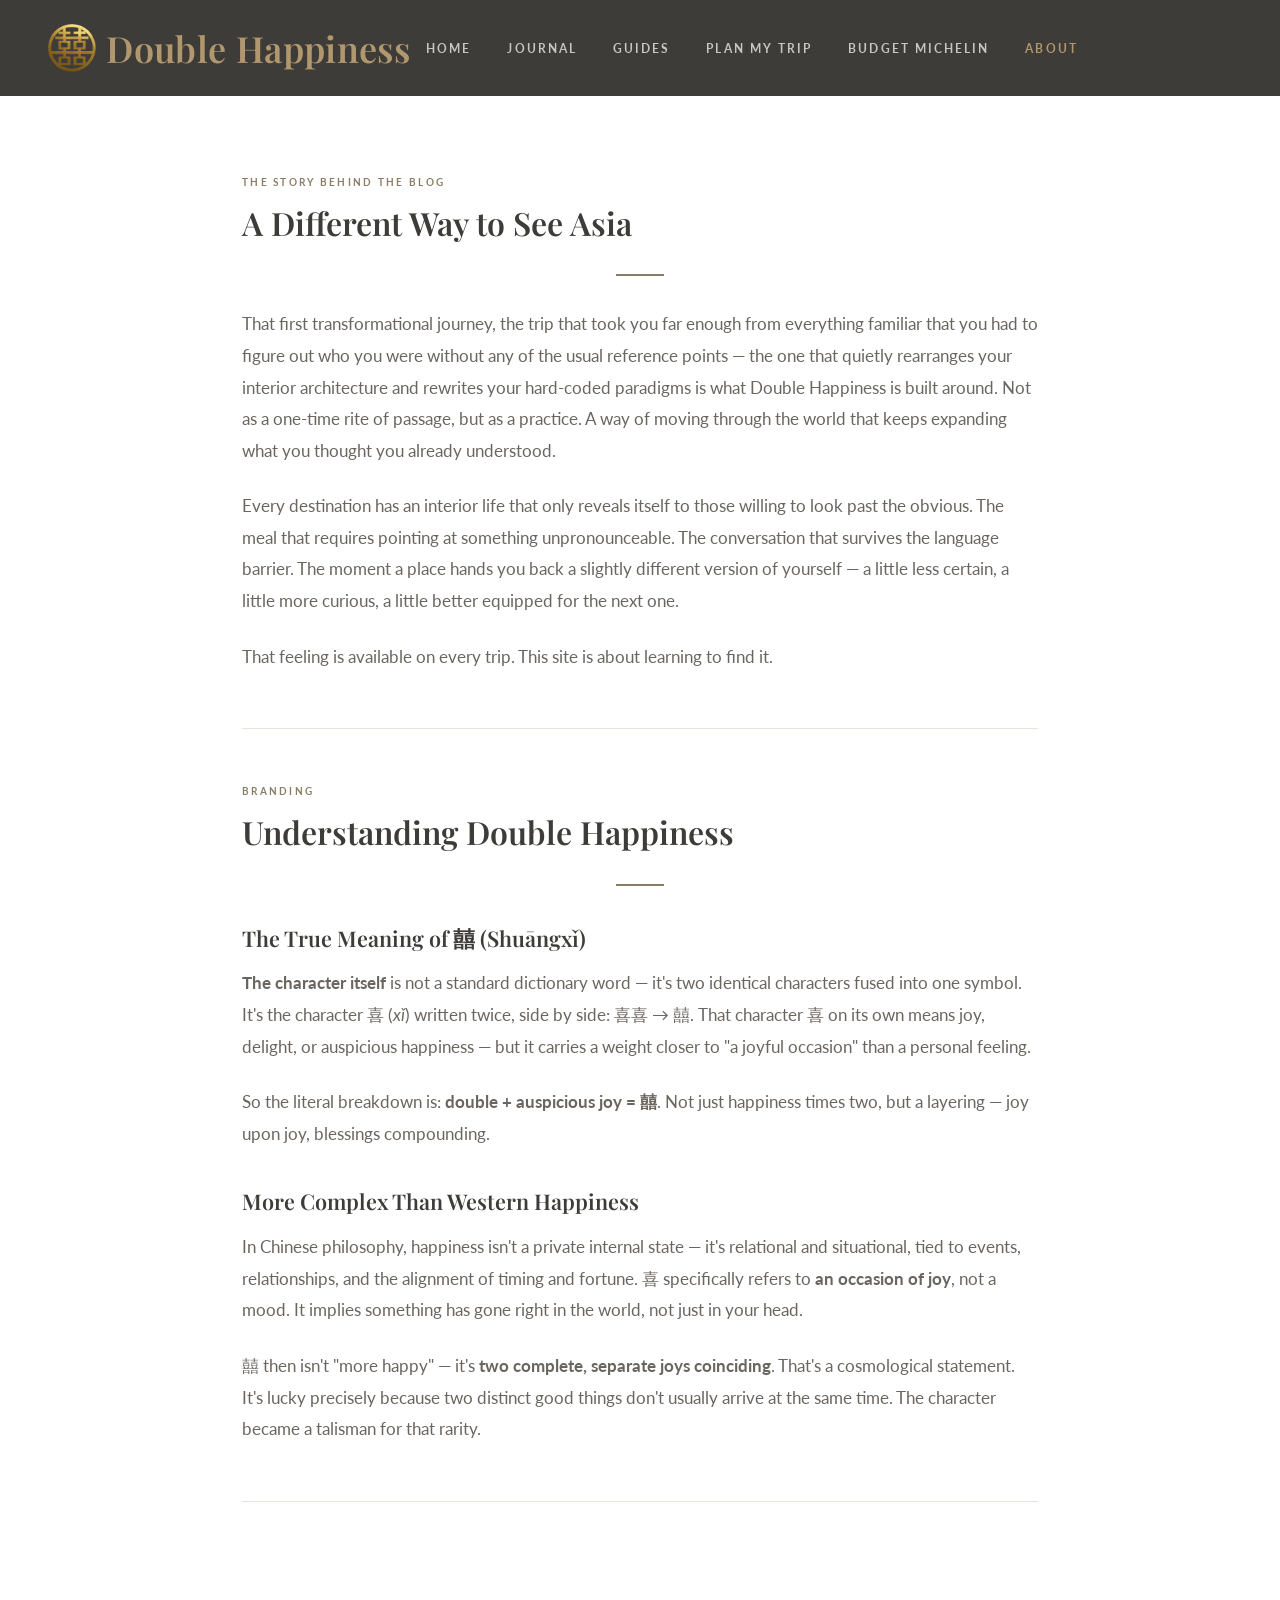
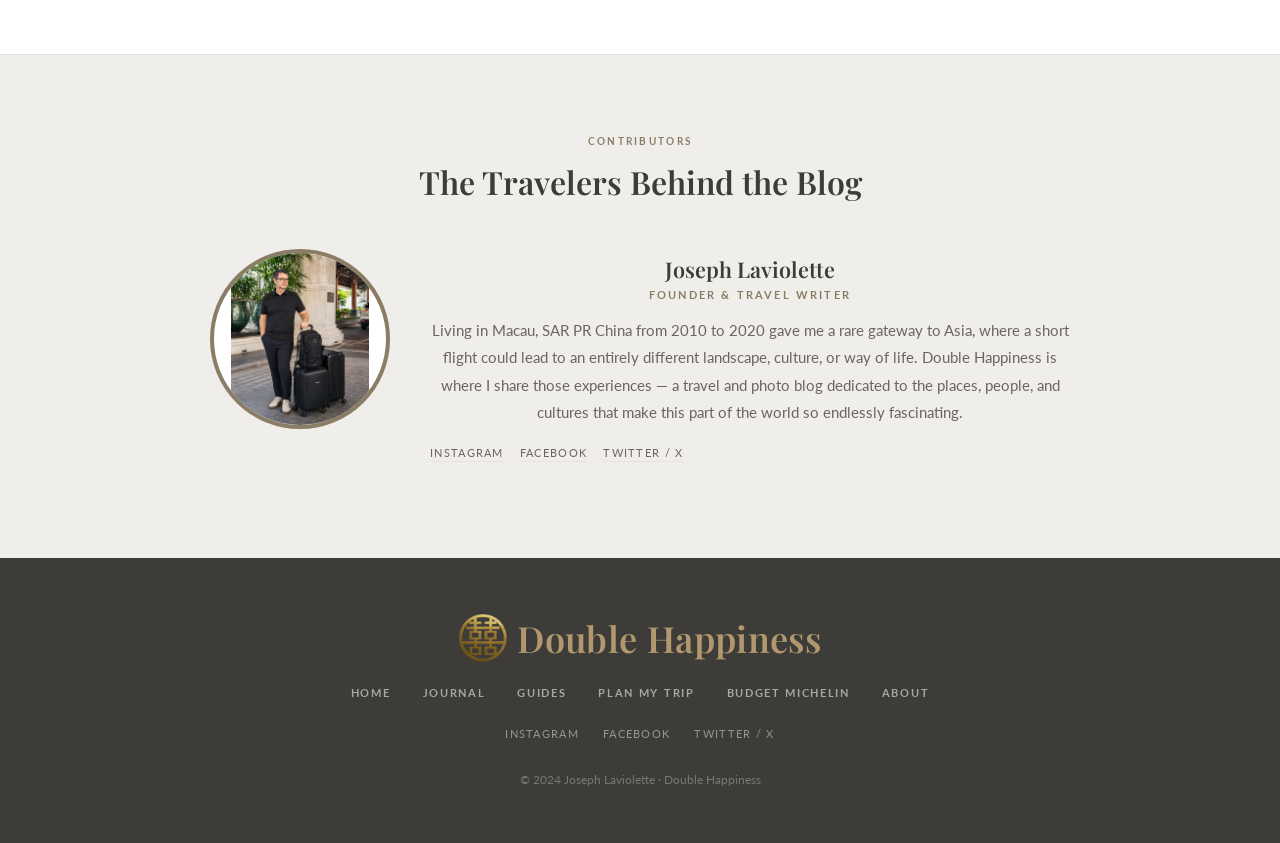
==== commit 7465d65d: "Update About page: new story intro, restructured branding section - Add new 'The Story Behind the Bl" ====
--- a/about.html
+++ b/about.html
@@ -9,14 +9,14 @@
   <link rel="preconnect" href="https://fonts.googleapis.com">
   <link rel="preconnect" href="https://fonts.gstatic.com" crossorigin>
   <link href="https://fonts.googleapis.com/css2?family=Playfair+Display:ital,wght@0,400;0,600;1,400&family=Lato:wght@300;400;700&display=swap" rel="stylesheet">
-  <link rel="stylesheet" href="css/styles.css">
+  <link rel="stylesheet" href="css/styles.css?v=3">
 </head>
 <body>
 
   <!-- Page Header -->
   <header class="page-header">
     <a href="index.html" class="logo">
-      <img src="images/dh-logo.png" alt="Double Happiness logo" class="logo-img">
+      <img src="images/dh-logo.png" alt="Double Happiness logo" class="logo-img" width="48" height="48">
       <span class="logo-text">
         <span class="logo-name">Double Happiness</span>
         <span class="logo-tagline">Asia Travel Blog & Gallery</span>
@@ -42,19 +42,25 @@
       <!-- Story Behind the Blog -->
       <div class="about-story">
         <span class="section-label">The Story Behind the Blog</span>
-        <h2>Welcome to Double Happiness</h2>
+        <h2>A Different Way to See Asia</h2>
+        <div class="divider"></div>
+
+        <p>That first transformational journey, the trip that took you far enough from everything familiar that you had to figure out who you were without any of the usual reference points — the one that quietly rearranges your interior architecture and rewrites your hard-coded paradigms is what Double Happiness is built around. Not as a one-time rite of passage, but as a practice. A way of moving through the world that keeps expanding what you thought you already understood.</p>
+        <p>Every destination has an interior life that only reveals itself to those willing to look past the obvious. The meal that requires pointing at something unpronounceable. The conversation that survives the language barrier. The moment a place hands you back a slightly different version of yourself — a little less certain, a little more curious, a little better equipped for the next one.</p>
+        <p>That feeling is available on every trip. This site is about learning to find it.</p>
+      </div>
+
+      <!-- Branding / Double Happiness meaning -->
+      <div class="about-story">
+        <span class="section-label">Branding</span>
+        <h2>Understanding Double Happiness</h2>
         <div class="divider"></div>
 
         <h3>The True Meaning of 囍 (Shuāngxǐ)</h3>
         <p><strong>The character itself</strong> is not a standard dictionary word — it's two identical characters fused into one symbol. It's the character 喜 (<em>xǐ</em>) written twice, side by side: 喜喜 → 囍. That character 喜 on its own means joy, delight, or auspicious happiness — but it carries a weight closer to "a joyful occasion" than a personal feeling.</p>
         <p>So the literal breakdown is: <strong>double + auspicious joy = 囍</strong>. Not just happiness times two, but a layering — joy upon joy, blessings compounding.</p>
 
-        <h3>Where It Came From</h3>
-        <p>The origin story most commonly told traces to the <strong>Song Dynasty (960–1279 AD)</strong>, and it goes like this:</p>
-        <p>A scholar was traveling to the imperial capital to sit the civil service examination — the highest possible achievement in Chinese society. He fell ill on the road and was taken in by a local herbalist who nursed him back to health. The herbalist had a daughter. They fell for each other, and her father gave him half a couplet — a line of verse — as a kind of challenge: <em>if you can complete it, you can marry her.</em></p>
-        <p>The scholar continued to the capital, passed the imperial exam at the top of his class, and the Emperor himself gave him the second half of the couplet to complete it. Returning home, he wrote 喜 twice on red paper — <strong>two great joys arriving together</strong>: passing the exam and winning the woman he loved. 囍 was born in that moment.</p>
-
-        <h3>Why It's Deeper Than Western Happiness</h3>
+        <h3>More Complex Than Western Happiness</h3>
         <p>In Chinese philosophy, happiness isn't a private internal state — it's relational and situational, tied to events, relationships, and the alignment of timing and fortune. 喜 specifically refers to <strong>an occasion of joy</strong>, not a mood. It implies something has gone right in the world, not just in your head.</p>
         <p>囍 then isn't "more happy" — it's <strong>two complete, separate joys coinciding</strong>. That's a cosmological statement. It's lucky precisely because two distinct good things don't usually arrive at the same time. The character became a talisman for that rarity.</p>
       </div>
@@ -90,7 +96,7 @@
   <!-- Footer -->
   <footer>
     <a href="index.html" class="footer-logo logo">
-      <img src="images/dh-logo.png" alt="Double Happiness logo" class="logo-img">
+      <img src="images/dh-logo.png" alt="Double Happiness logo" class="logo-img" width="48" height="48">
       <span class="logo-text">
         <span class="logo-name">Double Happiness</span>
         <span class="logo-tagline">Asia Travel Blog & Gallery</span>
